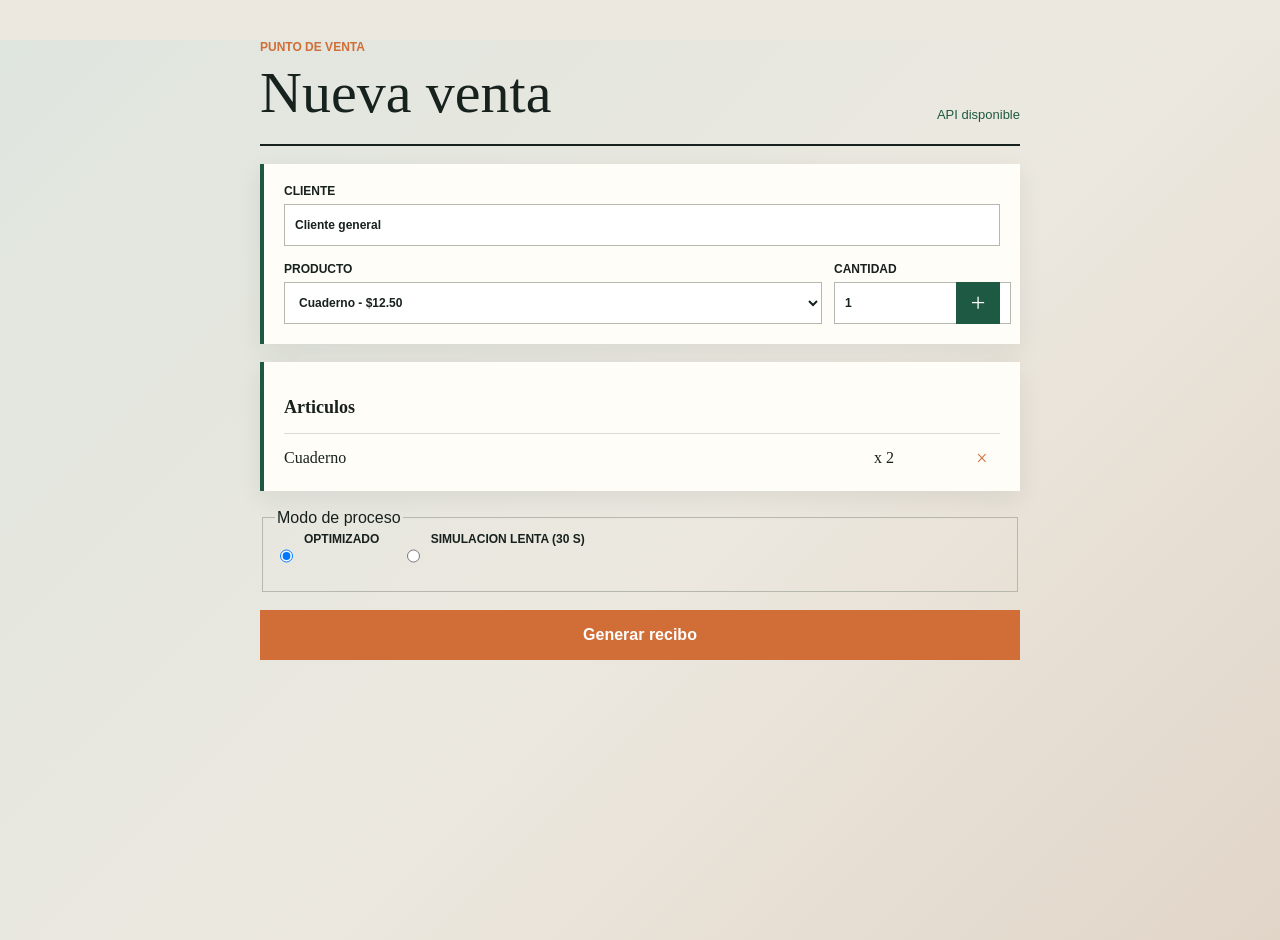
==== static/index.html @ 70c5e596 "feat: modulo de ventas" ====
<!doctype html>
<html lang="es">
<head>
  <meta charset="utf-8">
  <meta name="viewport" content="width=device-width, initial-scale=1">
  <title>Modulo de ventas</title>
  <link rel="stylesheet" href="/static/styles.css">
</head>
<body>
  <main class="sales-app">
    <header>
      <p class="eyebrow">Punto de venta</p>
      <h1>Nueva venta</h1>
      <span id="status" class="status">API disponible</span>
    </header>

    <section class="composer">
      <label>Cliente
        <input id="customer" value="Cliente general" maxlength="120">
      </label>
      <div class="line-editor">
        <label>Producto
          <select id="product">
            <option value="P-001">Cuaderno - $12.50</option>
            <option value="P-002">Lapicera - $3.75</option>
            <option value="P-003">Resma A4 - $8.90</option>
            <option value="P-004">Mochila - $29.99</option>
          </select>
        </label>
        <label>Cantidad
          <input id="quantity" type="number" min="1" value="1">
        </label>
        <button id="add" type="button" aria-label="Agregar producto">+</button>
      </div>
    </section>

    <section class="line-list">
      <h2>Articulos</h2>
      <div id="lines"></div>
    </section>

    <fieldset class="mode">
      <legend>Modo de proceso</legend>
      <label><input type="radio" name="mode" value="fast" checked> Optimizado</label>
      <label><input type="radio" name="mode" value="slow"> Simulacion lenta (30 s)</label>
    </fieldset>
    <button id="checkout" class="checkout" type="button">Generar recibo</button>

    <section id="receipt" class="receipt" hidden aria-live="polite"></section>
  </main>
  <script src="/static/app.js"></script>
</body>
</html>
---- static/styles.css ----
:root {
  font-family: Georgia, serif;
  color: #17211d;
  background: #ece8df;
  --ink: #17211d;
  --green: #1e5a43;
  --orange: #d16d36;
  --paper: #fffdf7;
}

* { box-sizing: border-box; }
body { margin: 0; min-height: 100vh; background: linear-gradient(135deg, #dfe6df 0, #ece8df 55%, #e1d5c8 100%); }
button, input, select { font: inherit; }
.sales-app { width: min(760px, calc(100% - 32px)); margin: 40px auto; }
header { position: relative; border-bottom: 2px solid var(--ink); padding-bottom: 18px; }
.eyebrow { color: var(--orange); font-family: Arial, sans-serif; font-size: 12px; font-weight: 700; text-transform: uppercase; margin: 0 0 5px; }
h1 { margin: 0; font-size: clamp(32px, 8vw, 58px); font-weight: 500; }
h2 { font-size: 18px; }
.status { position: absolute; right: 0; bottom: 22px; color: var(--green); font-family: Arial, sans-serif; font-size: 13px; }
.composer, .line-list, .receipt { background: var(--paper); border-left: 4px solid var(--green); margin-top: 18px; padding: 20px; box-shadow: 0 8px 24px rgba(23,33,29,.08); }
label { display: grid; gap: 6px; font-family: Arial, sans-serif; font-size: 12px; font-weight: 700; text-transform: uppercase; }
input, select { min-height: 42px; border: 1px solid #b6b7af; background: white; padding: 8px 10px; color: var(--ink); }
.line-editor { display: grid; grid-template-columns: minmax(0, 1fr) 110px 44px; gap: 12px; align-items: end; margin-top: 16px; }
#add { height: 42px; border: 0; background: var(--green); color: white; font-size: 26px; cursor: pointer; }
.line-row { display: grid; grid-template-columns: 1fr 90px 36px; align-items: center; border-top: 1px solid #deddd5; padding-top: 12px; margin-top: 12px; }
.remove { border: 0; background: transparent; color: var(--orange); cursor: pointer; font-size: 20px; }
.mode { margin-top: 18px; border: 1px solid #b6b7af; font-family: Arial, sans-serif; }
.mode label { display: inline-flex; grid-template-columns: none; gap: 8px; margin-right: 18px; }
.checkout { width: 100%; height: 50px; margin-top: 18px; border: 0; background: var(--orange); color: white; font-family: Arial, sans-serif; font-weight: 700; cursor: pointer; }
.checkout:disabled { opacity: .55; }
.receipt { border-left-color: var(--orange); font-family: monospace; }
.receipt-row { display: flex; justify-content: space-between; gap: 16px; border-bottom: 1px dotted #aaa; padding: 8px 0; }
.receipt-total { font-size: 18px; font-weight: 700; }
@media (max-width: 560px) { .sales-app { width: min(100% - 20px, 760px); margin: 20px auto; } .status { position: static; display: block; margin-top: 12px; } .line-editor { grid-template-columns: 1fr 90px 44px; } }
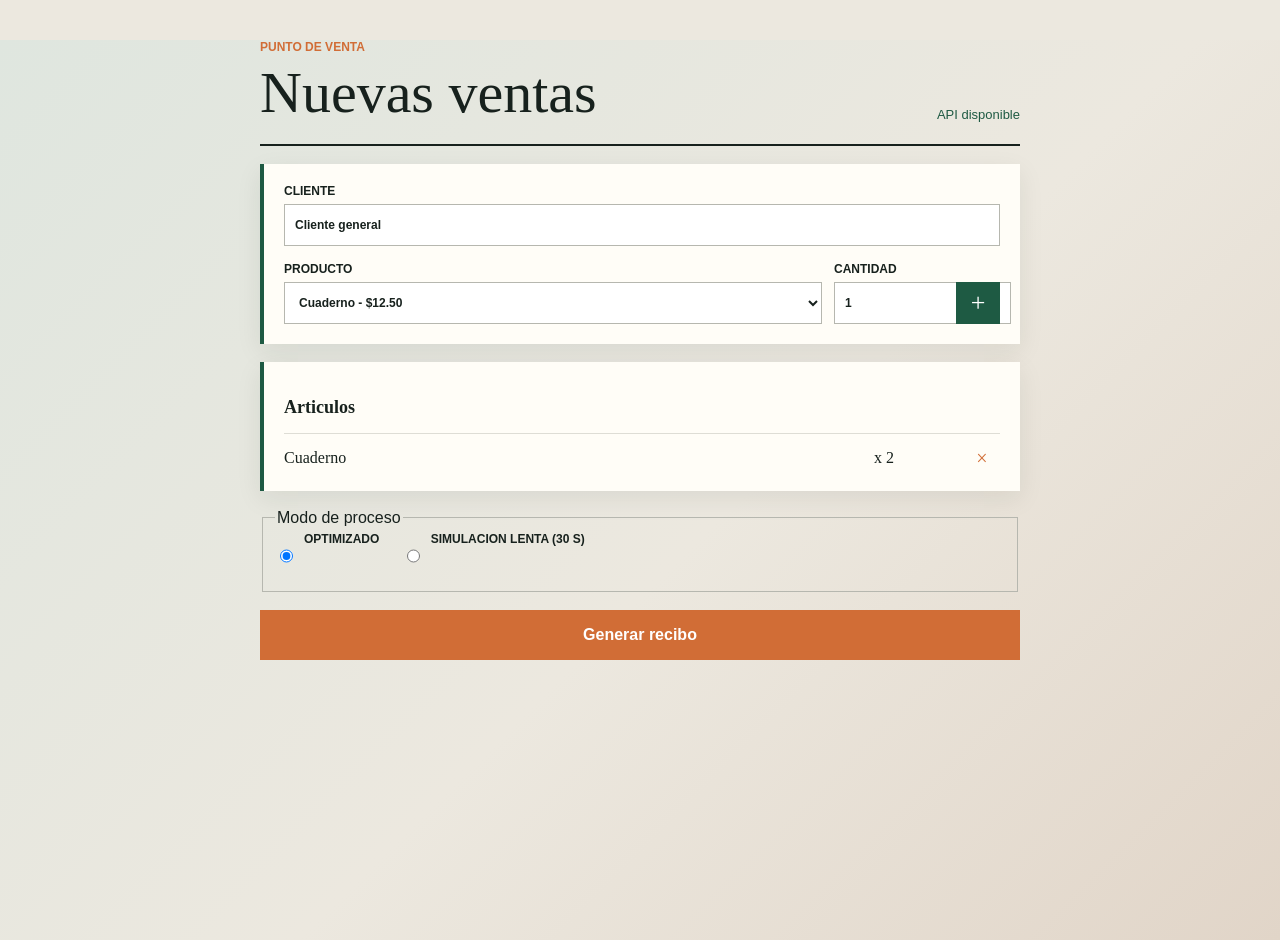
==== commit 3f2090d3: "fix: header" ====
--- a/static/index.html
+++ b/static/index.html
@@ -10,7 +10,7 @@
   <main class="sales-app">
     <header>
       <p class="eyebrow">Punto de venta</p>
-      <h1>Nueva venta</h1>
+      <h1>Nuevas ventas</h1>
       <span id="status" class="status">API disponible</span>
     </header>
 
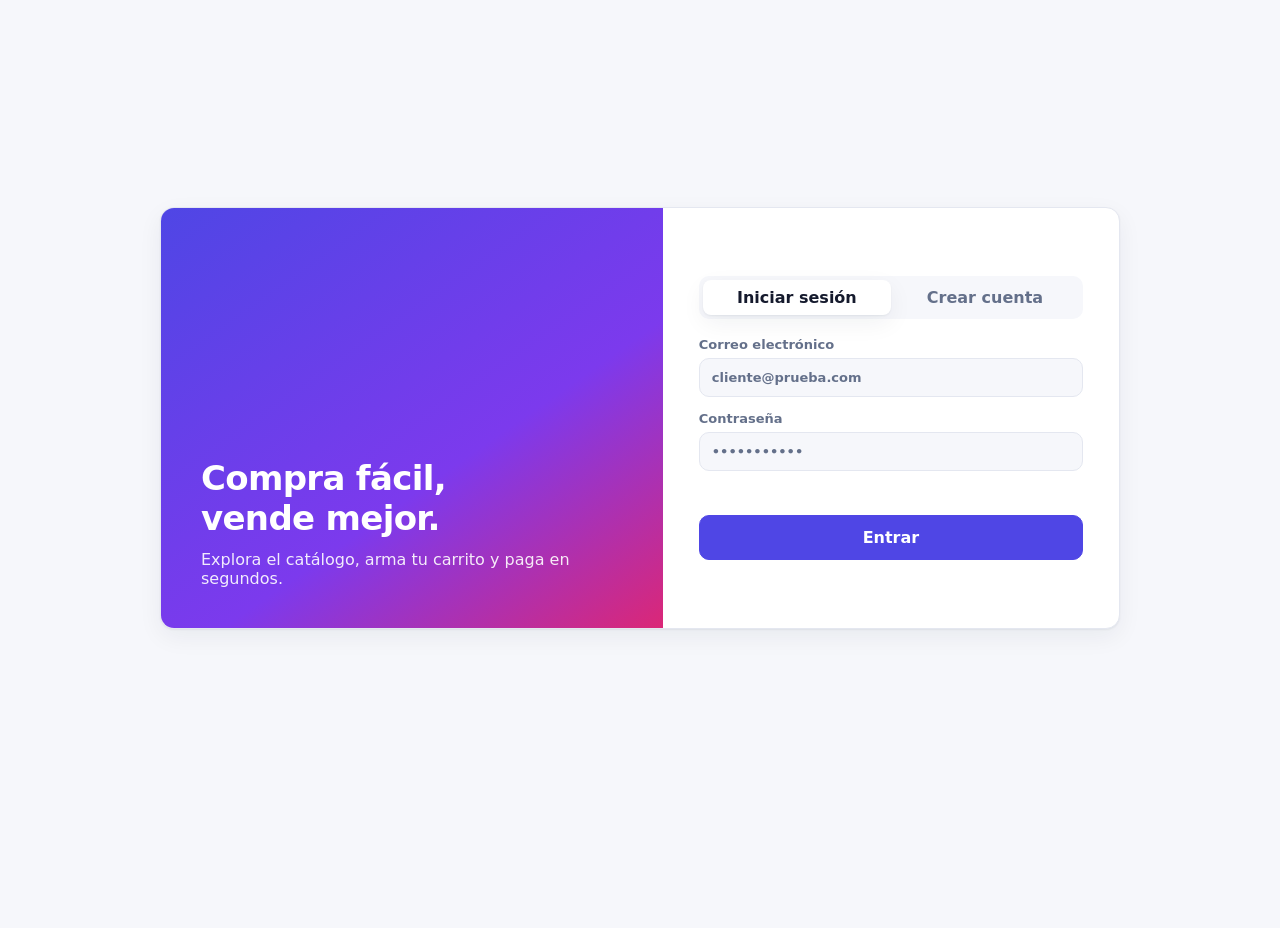
==== commit a4da4cbd: "feat: Implement seed service for initial product catalog and admin user creation - Added SeedService" ====
--- a/static/index.html
+++ b/static/index.html
@@ -3,51 +3,26 @@
 <head>
   <meta charset="utf-8">
   <meta name="viewport" content="width=device-width, initial-scale=1">
-  <title>Modulo de ventas</title>
+  <title>Tienda ITEC</title>
   <link rel="stylesheet" href="/static/styles.css">
 </head>
-<body>
-  <main class="sales-app">
-    <header>
-      <p class="eyebrow">Punto de venta</p>
-      <h1>Nuevas ventas</h1>
-      <span id="status" class="status">API disponible</span>
-    </header>
+<body data-session="client">
+  <header class="topbar" id="topbar" hidden>
+    <a class="brand" href="#/tienda"><span class="logo">▲</span> Tienda ITEC</a>
+    <nav id="nav"></nav>
+    <div class="topbar-right" id="userbox"></div>
+  </header>
+  <main id="app" class="container"></main>
 
-    <section class="composer">
-      <label>Cliente
-        <input id="customer" value="Cliente general" maxlength="120">
-      </label>
-      <div class="line-editor">
-        <label>Producto
-          <select id="product">
-            <option value="P-001">Cuaderno - $12.50</option>
-            <option value="P-002">Lapicera - $3.75</option>
-            <option value="P-003">Resma A4 - $8.90</option>
-            <option value="P-004">Mochila - $29.99</option>
-          </select>
-        </label>
-        <label>Cantidad
-          <input id="quantity" type="number" min="1" value="1">
-        </label>
-        <button id="add" type="button" aria-label="Agregar producto">+</button>
-      </div>
-    </section>
-
-    <section class="line-list">
-      <h2>Articulos</h2>
-      <div id="lines"></div>
-    </section>
-
-    <fieldset class="mode">
-      <legend>Modo de proceso</legend>
-      <label><input type="radio" name="mode" value="fast" checked> Optimizado</label>
-      <label><input type="radio" name="mode" value="slow"> Simulacion lenta (30 s)</label>
-    </fieldset>
-    <button id="checkout" class="checkout" type="button">Generar recibo</button>
-
-    <section id="receipt" class="receipt" hidden aria-live="polite"></section>
-  </main>
+  <aside id="cart" class="cart" aria-label="Carrito" hidden>
+    <div class="cart-head"><h2>Tu carrito</h2><button class="icon-btn" id="cart-close" aria-label="Cerrar">✕</button></div>
+    <div id="cart-body" class="cart-body"></div>
+    <div id="cart-foot" class="cart-foot"></div>
+  </aside>
+  <div id="scrim" class="scrim" hidden></div>
+  <div id="modal" class="modal" hidden></div>
+  <div id="toast" class="toast" role="status" aria-live="polite"></div>
+  <script src="/static/common.js"></script>
   <script src="/static/app.js"></script>
 </body>
 </html>
--- a/static/styles.css
+++ b/static/styles.css
@@ -1,34 +1,127 @@
 :root {
-  font-family: Georgia, serif;
-  color: #17211d;
-  background: #ece8df;
-  --ink: #17211d;
-  --green: #1e5a43;
-  --orange: #d16d36;
-  --paper: #fffdf7;
+  --bg: #f6f7fb; --surface: #fff; --ink: #151a2d; --muted: #64708a; --line: #e4e7f0;
+  --brand: #4f46e5; --brand-ink: #fff; --brand-soft: #eceafd;
+  --ok: #0f9d6c; --warn: #d97706; --danger: #dc2626;
+  --shadow: 0 1px 2px rgba(20,26,45,.06), 0 8px 24px rgba(20,26,45,.06);
+  --radius: 14px;
+  font-family: Inter, ui-sans-serif, system-ui, -apple-system, "Segoe UI", Roboto, sans-serif;
+  color: var(--ink); background: var(--bg);
+}
+@media (prefers-color-scheme: dark) {
+  :root { --bg: #0e1120; --surface: #171b30; --ink: #eef0fa; --muted: #98a2c0; --line: #272d49;
+    --brand: #818cf8; --brand-ink: #0e1120; --brand-soft: #232850; --shadow: 0 8px 24px rgba(0,0,0,.35); }
+}
+* { box-sizing: border-box; }
+body { margin: 0; min-height: 100vh; background: var(--bg); }
+[hidden] { display: none !important; }
+button, input, select, textarea { font: inherit; color: inherit; }
+a { color: var(--brand); text-decoration: none; }
+h1 { font-size: clamp(24px, 4vw, 32px); margin: 0 0 4px; letter-spacing: -.02em; }
+h2 { font-size: 18px; margin: 0; }
+.muted { color: var(--muted); }
+.container { width: min(1120px, calc(100% - 32px)); margin: 28px auto 80px; }
+
+.topbar { position: sticky; top: 0; z-index: 20; display: flex; align-items: center; gap: 20px; padding: 12px max(16px, calc((100% - 1120px) / 2));
+  background: color-mix(in srgb, var(--surface) 88%, transparent); backdrop-filter: blur(10px); border-bottom: 1px solid var(--line); }
+.brand { font-weight: 800; color: var(--ink); display: flex; align-items: center; gap: 8px; }
+.logo { display: grid; place-items: center; width: 28px; height: 28px; border-radius: 8px; background: var(--brand); color: var(--brand-ink); font-size: 12px; }
+nav { display: flex; gap: 4px; flex: 1; overflow-x: auto; }
+nav a { padding: 8px 12px; border-radius: 10px; color: var(--muted); font-weight: 600; font-size: 14px; white-space: nowrap; }
+nav a:hover { background: var(--brand-soft); }
+nav a.active { background: var(--brand-soft); color: var(--brand); }
+.topbar-right { display: flex; align-items: center; gap: 10px; font-size: 14px; }
+
+.btn { border: 1px solid var(--line); background: var(--surface); border-radius: 10px; padding: 9px 14px; font-weight: 600; cursor: pointer; transition: .15s; }
+.btn:hover { border-color: var(--brand); }
+.btn.primary { background: var(--brand); color: var(--brand-ink); border-color: var(--brand); }
+.btn.primary:hover { filter: brightness(1.08); }
+.btn.danger { color: var(--danger); }
+.btn.block { width: 100%; padding: 12px; }
+.btn:disabled { opacity: .55; cursor: not-allowed; }
+.icon-btn { border: 0; background: transparent; cursor: pointer; font-size: 18px; padding: 6px 10px; border-radius: 8px; color: var(--muted); }
+.icon-btn:hover { background: var(--brand-soft); }
+.badge { background: var(--brand); color: var(--brand-ink); border-radius: 99px; font-size: 11px; padding: 1px 7px; margin-left: 6px; }
+
+.card { background: var(--surface); border: 1px solid var(--line); border-radius: var(--radius); box-shadow: var(--shadow); }
+.pad { padding: 20px; }
+input, select, textarea { width: 100%; border: 1px solid var(--line); background: var(--bg); border-radius: 10px; padding: 11px 12px; outline: none; }
+input:focus, select:focus, textarea:focus { border-color: var(--brand); box-shadow: 0 0 0 3px var(--brand-soft); }
+label { display: grid; gap: 6px; font-size: 13px; font-weight: 600; color: var(--muted); }
+form.stack { display: grid; gap: 14px; }
+.error { color: var(--danger); font-size: 14px; min-height: 1.2em; margin: 0; }
+
+.auth-wrap { min-height: calc(100vh - 120px); display: grid; place-items: center; }
+.auth { width: min(960px, 100%); display: grid; grid-template-columns: 1.1fr 1fr; overflow: hidden; }
+.auth-hero { padding: 40px; background: linear-gradient(145deg, #4f46e5, #7c3aed 60%, #db2777); color: #fff; display: flex; flex-direction: column; justify-content: flex-end; min-height: 420px; }
+.auth-hero h1 { font-size: 34px; }
+.auth-hero p { opacity: .9; margin: 8px 0 0; }
+.auth-form { padding: 36px; display: grid; gap: 18px; align-content: center; }
+.tabs { display: grid; grid-template-columns: 1fr 1fr; background: var(--bg); border-radius: 10px; padding: 4px; }
+.tabs button { border: 0; background: transparent; padding: 8px; border-radius: 8px; font-weight: 700; color: var(--muted); cursor: pointer; }
+.tabs button.on { background: var(--surface); color: var(--ink); box-shadow: var(--shadow); }
+
+.page-head { display: flex; justify-content: space-between; align-items: end; gap: 16px; flex-wrap: wrap; margin-bottom: 20px; }
+.toolbar { display: flex; gap: 10px; flex-wrap: wrap; margin-bottom: 20px; align-items: center; }
+.toolbar input { max-width: 300px; }
+.chip { border: 1px solid var(--line); background: var(--surface); border-radius: 99px; padding: 6px 14px; font-size: 13px; font-weight: 600; cursor: pointer; color: var(--muted); }
+.chip.on { background: var(--brand); border-color: var(--brand); color: var(--brand-ink); }
+
+.grid { display: grid; grid-template-columns: repeat(auto-fill, minmax(230px, 1fr)); gap: 18px; }
+.product { display: flex; flex-direction: column; overflow: hidden; }
+.thumb { height: 130px; display: grid; place-items: center; font-size: 46px; font-weight: 800; color: #fff; }
+.product-body { padding: 16px; display: flex; flex-direction: column; gap: 6px; flex: 1; }
+.product-body p { margin: 0; font-size: 13px; color: var(--muted); flex: 1; }
+.cat { font-size: 11px; font-weight: 700; text-transform: uppercase; letter-spacing: .06em; color: var(--brand); }
+.price-row { display: flex; justify-content: space-between; align-items: center; margin-top: 10px; }
+.price { font-size: 20px; font-weight: 800; }
+.stock { font-size: 12px; color: var(--muted); }
+.stock.low { color: var(--warn); font-weight: 700; }
+
+.kpis { display: grid; grid-template-columns: repeat(auto-fit, minmax(190px, 1fr)); gap: 16px; margin-bottom: 20px; }
+.kpi { padding: 18px; }
+.kpi span { font-size: 13px; color: var(--muted); font-weight: 600; }
+.kpi strong { display: block; font-size: 28px; margin-top: 4px; letter-spacing: -.02em; }
+.cols { display: grid; grid-template-columns: 1fr 1fr; gap: 16px; }
+.bar-row { display: grid; grid-template-columns: 1fr auto; gap: 4px 12px; margin-top: 14px; font-size: 14px; }
+.bar { grid-column: 1 / -1; height: 8px; background: var(--bg); border-radius: 9px; overflow: hidden; }
+.bar i { display: block; height: 100%; background: var(--brand); border-radius: 9px; }
+
+.table-wrap { overflow-x: auto; }
+table { width: 100%; border-collapse: collapse; font-size: 14px; }
+th { text-align: left; font-size: 12px; text-transform: uppercase; letter-spacing: .05em; color: var(--muted); padding: 12px 16px; border-bottom: 1px solid var(--line); }
+td { padding: 12px 16px; border-bottom: 1px solid var(--line); vertical-align: middle; }
+tr:last-child td { border-bottom: 0; }
+td.num, th.num { text-align: right; font-variant-numeric: tabular-nums; }
+.pill { font-size: 12px; font-weight: 700; padding: 3px 10px; border-radius: 99px; background: var(--brand-soft); color: var(--brand); }
+.pill.off { background: var(--line); color: var(--muted); }
+.empty { text-align: center; padding: 48px 16px; color: var(--muted); }
+
+.cart { position: fixed; top: 0; right: 0; bottom: 0; width: min(400px, 100%); z-index: 40; background: var(--surface); border-left: 1px solid var(--line); box-shadow: var(--shadow); display: flex; flex-direction: column; }
+.cart-head { display: flex; justify-content: space-between; align-items: center; padding: 16px 20px; border-bottom: 1px solid var(--line); }
+.cart-body { flex: 1; overflow-y: auto; padding: 8px 20px; }
+.cart-foot { padding: 16px 20px; border-top: 1px solid var(--line); display: grid; gap: 8px; }
+.cart-line { display: grid; grid-template-columns: 1fr auto; gap: 6px; padding: 14px 0; border-bottom: 1px solid var(--line); }
+.qty { display: inline-flex; align-items: center; border: 1px solid var(--line); border-radius: 9px; }
+.qty button { border: 0; background: transparent; width: 30px; height: 30px; cursor: pointer; font-size: 16px; }
+.qty span { min-width: 26px; text-align: center; font-weight: 700; }
+.sum { display: flex; justify-content: space-between; font-size: 14px; color: var(--muted); }
+.sum.total { font-size: 18px; font-weight: 800; color: var(--ink); }
+.scrim { position: fixed; inset: 0; background: rgba(10,12,25,.45); z-index: 30; }
+.modal { position: fixed; inset: 0; z-index: 50; display: grid; place-items: center; background: rgba(10,12,25,.55); padding: 16px; overflow-y: auto; }
+.modal .card { width: min(480px, 100%); padding: 24px; }
+.receipt-row { display: flex; justify-content: space-between; gap: 12px; padding: 8px 0; border-bottom: 1px dashed var(--line); font-size: 14px; }
+.check { width: 52px; height: 52px; border-radius: 50%; background: var(--ok); color: #fff; display: grid; place-items: center; font-size: 26px; margin: 0 auto 10px; }
+.toast { position: fixed; bottom: 24px; left: 50%; transform: translate(-50%, 90px); background: var(--ink); color: var(--bg); padding: 11px 18px; border-radius: 10px; font-size: 14px; font-weight: 600; transition: .25s; z-index: 60; opacity: 0; }
+.toast.show { transform: translate(-50%, 0); opacity: 1; }
+.form-grid { display: grid; grid-template-columns: 1fr 1fr; gap: 14px; }
+.form-grid .full { grid-column: 1 / -1; }
+
+@media (max-width: 760px) {
+  .auth { grid-template-columns: 1fr; } .auth-hero { min-height: 160px; padding: 24px; }
+  .cols, .form-grid { grid-template-columns: 1fr; }
+  .topbar { flex-wrap: wrap; gap: 8px; } nav { order: 3; flex-basis: 100%; }
+  #user-name { display: none; }
 }
 
-* { box-sizing: border-box; }
-body { margin: 0; min-height: 100vh; background: linear-gradient(135deg, #dfe6df 0, #ece8df 55%, #e1d5c8 100%); }
-button, input, select { font: inherit; }
-.sales-app { width: min(760px, calc(100% - 32px)); margin: 40px auto; }
-header { position: relative; border-bottom: 2px solid var(--ink); padding-bottom: 18px; }
-.eyebrow { color: var(--orange); font-family: Arial, sans-serif; font-size: 12px; font-weight: 700; text-transform: uppercase; margin: 0 0 5px; }
-h1 { margin: 0; font-size: clamp(32px, 8vw, 58px); font-weight: 500; }
-h2 { font-size: 18px; }
-.status { position: absolute; right: 0; bottom: 22px; color: var(--green); font-family: Arial, sans-serif; font-size: 13px; }
-.composer, .line-list, .receipt { background: var(--paper); border-left: 4px solid var(--green); margin-top: 18px; padding: 20px; box-shadow: 0 8px 24px rgba(23,33,29,.08); }
-label { display: grid; gap: 6px; font-family: Arial, sans-serif; font-size: 12px; font-weight: 700; text-transform: uppercase; }
-input, select { min-height: 42px; border: 1px solid #b6b7af; background: white; padding: 8px 10px; color: var(--ink); }
-.line-editor { display: grid; grid-template-columns: minmax(0, 1fr) 110px 44px; gap: 12px; align-items: end; margin-top: 16px; }
-#add { height: 42px; border: 0; background: var(--green); color: white; font-size: 26px; cursor: pointer; }
-.line-row { display: grid; grid-template-columns: 1fr 90px 36px; align-items: center; border-top: 1px solid #deddd5; padding-top: 12px; margin-top: 12px; }
-.remove { border: 0; background: transparent; color: var(--orange); cursor: pointer; font-size: 20px; }
-.mode { margin-top: 18px; border: 1px solid #b6b7af; font-family: Arial, sans-serif; }
-.mode label { display: inline-flex; grid-template-columns: none; gap: 8px; margin-right: 18px; }
-.checkout { width: 100%; height: 50px; margin-top: 18px; border: 0; background: var(--orange); color: white; font-family: Arial, sans-serif; font-weight: 700; cursor: pointer; }
-.checkout:disabled { opacity: .55; }
-.receipt { border-left-color: var(--orange); font-family: monospace; }
-.receipt-row { display: flex; justify-content: space-between; gap: 16px; border-bottom: 1px dotted #aaa; padding: 8px 0; }
-.receipt-total { font-size: 18px; font-weight: 700; }
-@media (max-width: 560px) { .sales-app { width: min(100% - 20px, 760px); margin: 20px auto; } .status { position: static; display: block; margin-top: 12px; } .line-editor { grid-template-columns: 1fr 90px 44px; } }
+.admin-auth { width: min(820px, 100%); }
+.admin-hero { background: linear-gradient(145deg, #0f172a, #1e293b 60%, #334155); }
